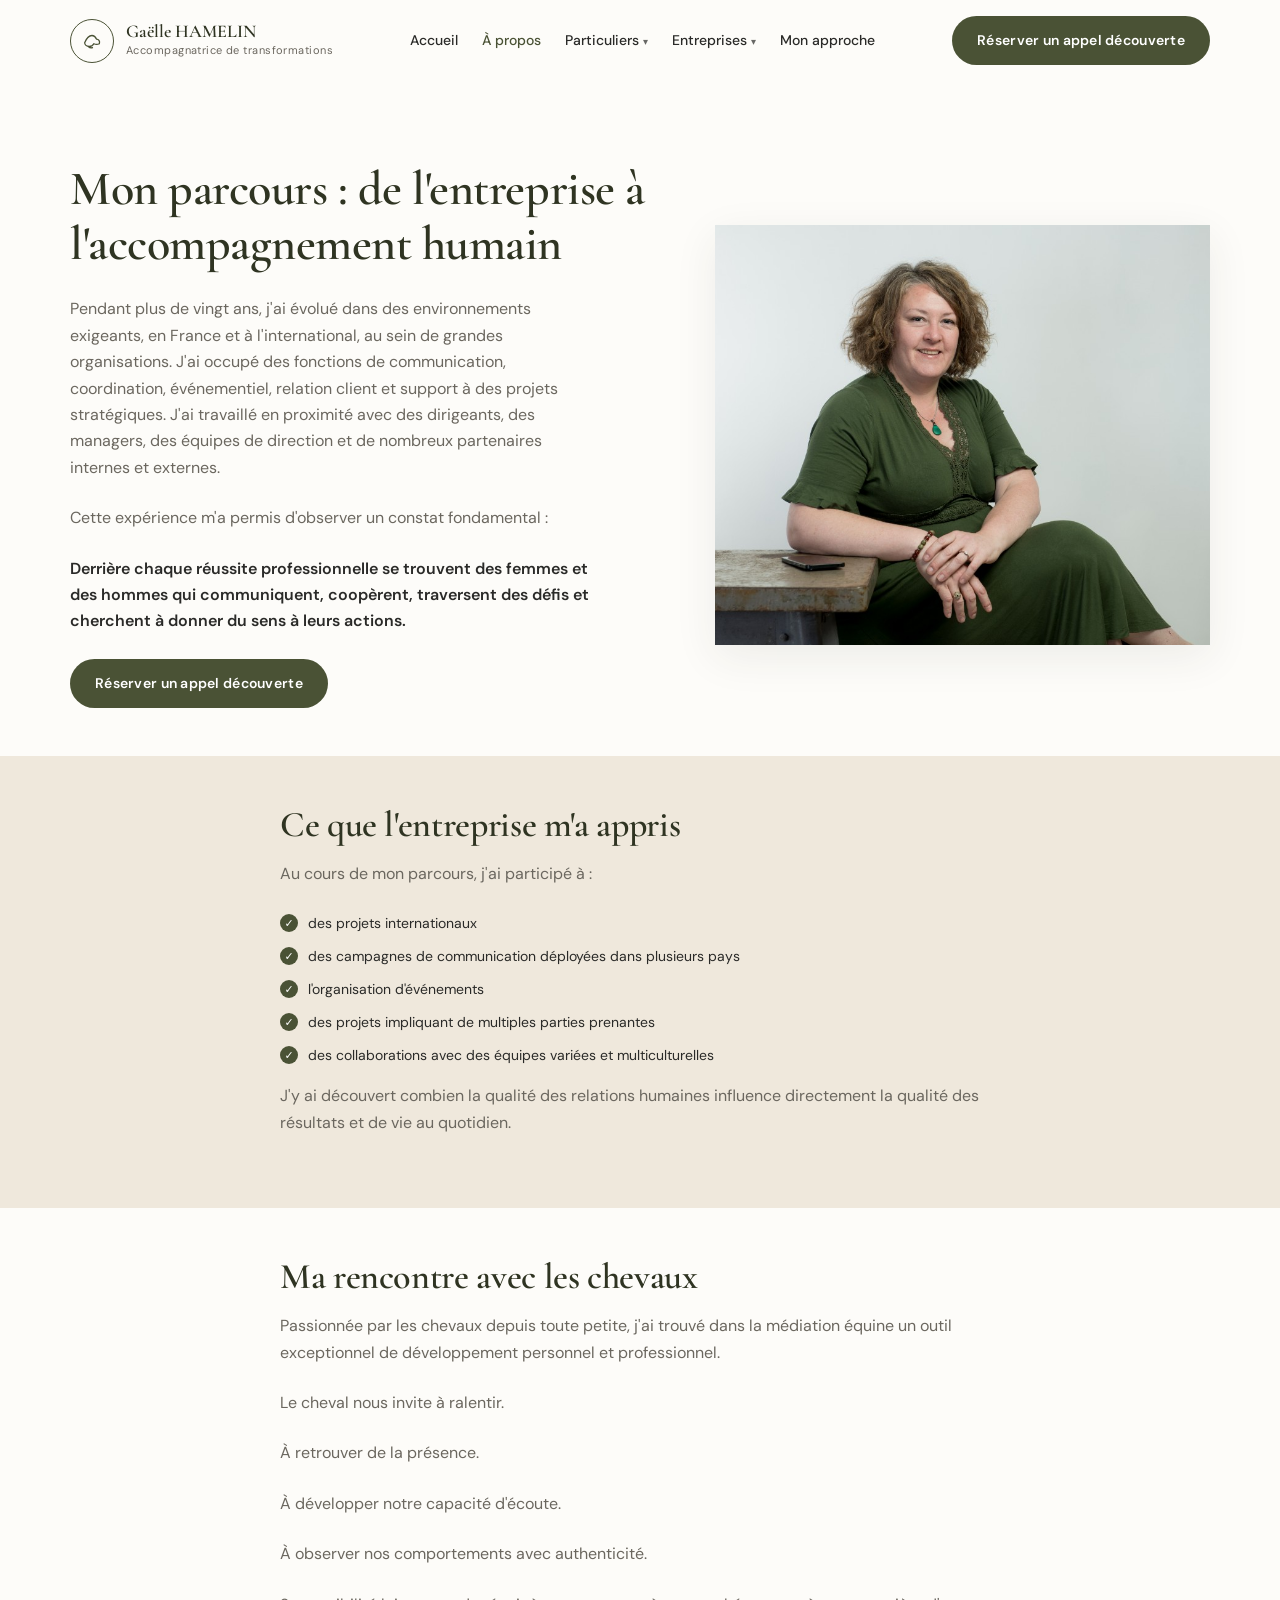
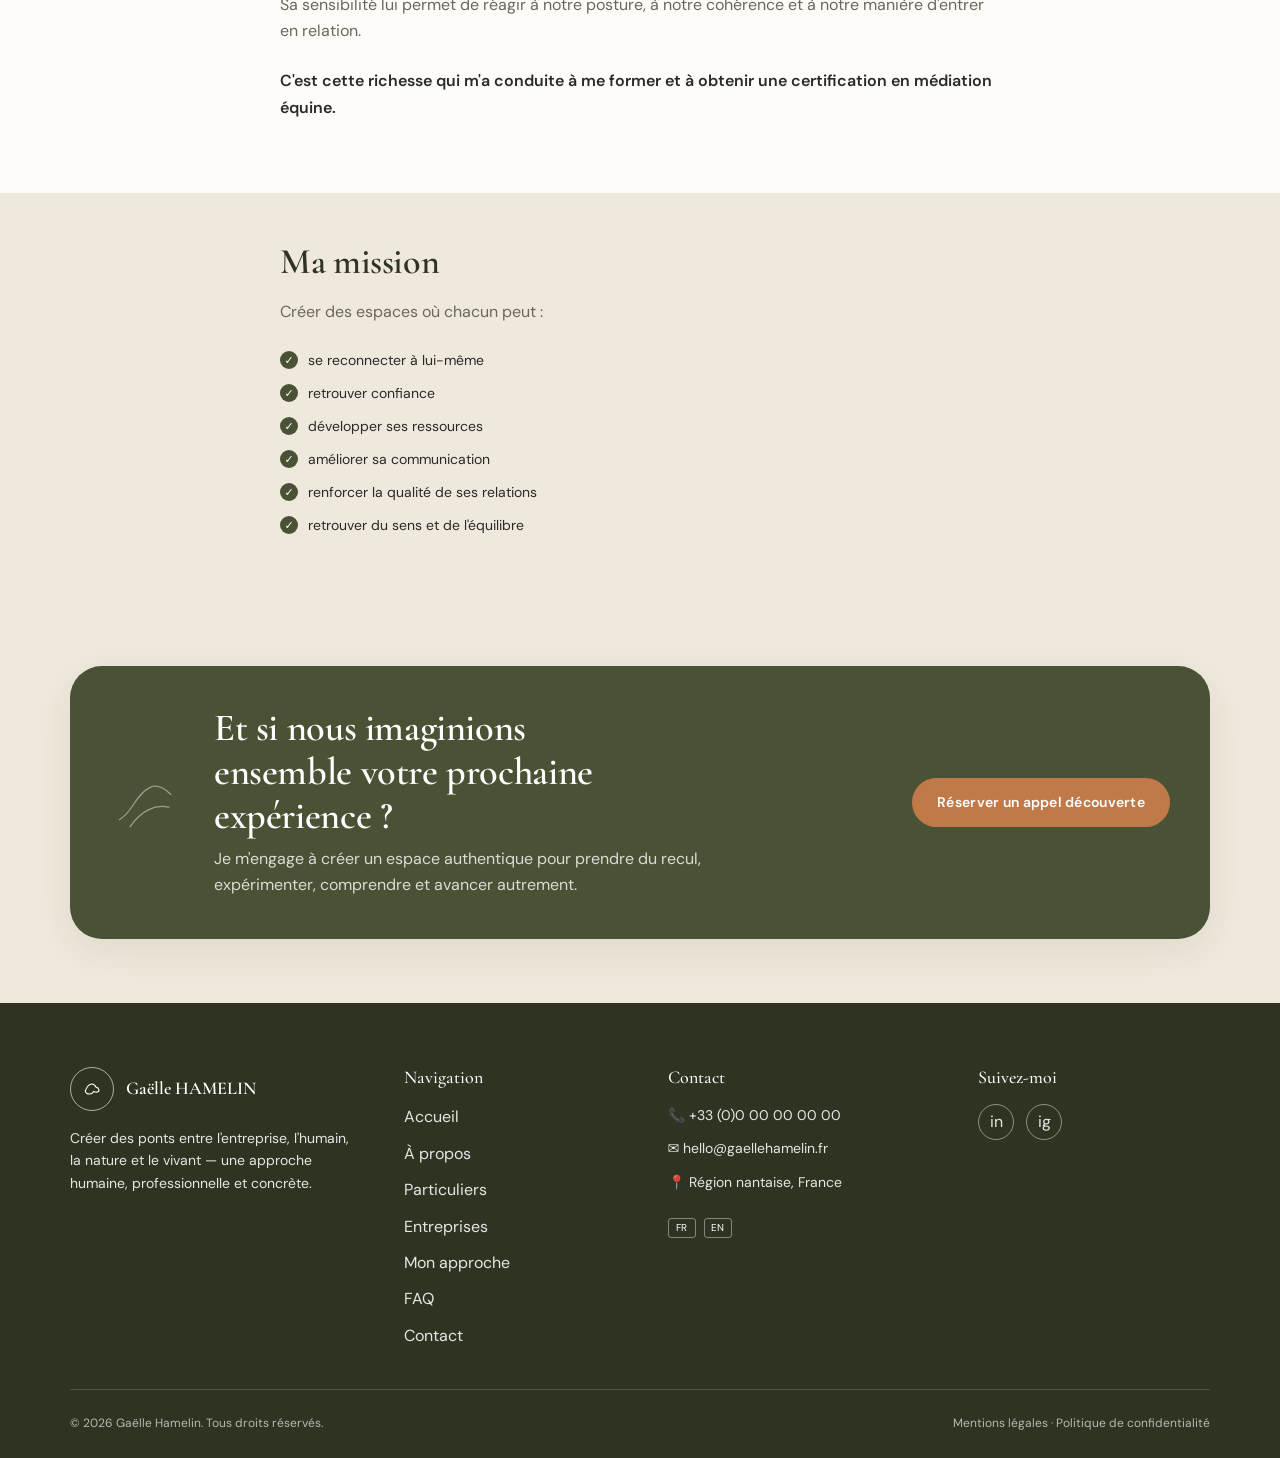
==== apropos.html @ 463d169e "Updates: Major v1 push" ====
<!DOCTYPE html>
<html lang="fr">
<head>
  <meta charset="UTF-8">
  <meta name="viewport" content="width=device-width, initial-scale=1">
  <meta name="robots" content="noindex, nofollow, noarchive, nosnippet">
  <meta name="googlebot" content="noindex, nofollow, noarchive, nosnippet">
  <title>À propos | Gaëlle Hamelin - Médiation équine et accompagnement humain</title>
  <meta
    name="description"
    content="Découvrez le parcours de Gaëlle Hamelin : plus de 20 ans d'expérience au sein de grandes organisations et praticienne certifiée en médiation équine."
  >

  <link
    href="https://cdn.jsdelivr.net/npm/bootstrap@5.3.3/dist/css/bootstrap.min.css"
    rel="stylesheet"
    integrity="sha384-QWTKZyjpPEjISv5WaRU9OFeRpok6YctnYmDr5pNlyT2bRjXh0JMhjY6hW+ALEwIH"
    crossorigin="anonymous"
  >
  <link rel="preconnect" href="https://fonts.googleapis.com">
  <link rel="preconnect" href="https://fonts.gstatic.com" crossorigin>
  <link
    href="https://fonts.googleapis.com/css2?family=Cormorant+Garamond:ital,wght@0,500;0,600;0,700;1,500&family=DM+Sans:wght@400;500;600;700&family=Great+Vibes&display=swap"
    rel="stylesheet"
  >
  <link rel="stylesheet" href="css/styles.css">
</head>
<body>
  <header class="site-header" id="top">
    <div class="container-gh">
      <div class="nav-wrap" id="navWrap">
        <a class="brand" href="index.html" aria-label="Gaëlle Hamelin — Accueil">
          <span class="brand-mark" aria-hidden="true">
            <svg width="22" height="22" viewBox="0 0 24 24" fill="none" stroke="currentColor" stroke-width="1.4">
              <path d="M4 14c2-5 5-8 8-8s4 2 5 4c2 0 4 2 3 5-2 1-4 1-6 0-1 2-3 3-5 3-3 0-5-2-5-4z"/>
              <path d="M8 18c1 1 3 2 5 1"/>
            </svg>
          </span>
          <span class="brand-text">
            <strong>Gaëlle HAMELIN</strong>
            <span>Accompagnatrice de transformations</span>
          </span>
        </a>

        <nav aria-label="Navigation principale">
          <ul class="nav-links">
            <li><a href="index.html">Accueil</a></li>
            <li><a class="is-active" href="apropos.html" aria-current="page">À propos</a></li>
            <li><a class="has-caret" href="particuliers.html">Particuliers</a></li>
            <li><a class="has-caret" href="entreprises.html">Entreprises</a></li>
            <li><a href="index.html#approche">Mon approche</a></li>
          </ul>
        </nav>

        <a class="btn-gh btn-gh--solid nav-cta" href="contact.html">Réserver un appel découverte</a>

        <button class="nav-toggle" type="button" aria-label="Ouvrir le menu" aria-expanded="false" id="navToggle">
          <span></span><span></span><span></span>
        </button>
      </div>
    </div>
  </header>

  <main>
    <section class="page-hero" aria-labelledby="apropos-title">
      <div class="container-gh">
        <div class="page-hero-grid">
          <div>
            <h1 id="apropos-title">Mon parcours : de l'entreprise à l'accompagnement humain</h1>
            <p>
              Pendant plus de vingt ans, j'ai évolué dans des environnements exigeants, en France et à l'international, au sein de grandes organisations.
              J'ai occupé des fonctions de communication, coordination, événementiel, relation client et support à des projets stratégiques.
              J'ai travaillé en proximité avec des dirigeants, des managers, des équipes de direction et de nombreux partenaires internes et externes.
            </p>
            <p>
              Cette expérience m'a permis d'observer un constat fondamental&nbsp;:
            </p>
            <p class="content-note">
              Derrière chaque réussite professionnelle se trouvent des femmes et des hommes qui communiquent, coopèrent, traversent des défis et cherchent à donner du sens à leurs actions.
            </p>
            <div class="hero-actions">
              <a class="btn-gh btn-gh--solid" href="contact.html">Réserver un appel découverte</a>
            </div>
          </div>
          <div>
            <img
              class="page-hero-photo"
              src="assets/about-portrait.jpg"
              alt="Portrait de Gaëlle Hamelin, souriante, en robe verte"
              width="1024"
              height="682"
            >
          </div>
        </div>
      </div>
    </section>

    <section class="content-band content-band--soft" aria-labelledby="entreprise-title">
      <div class="container-gh content-narrow">
        <h2 id="entreprise-title">Ce que l'entreprise m'a appris</h2>
        <p>Au cours de mon parcours, j'ai participé à&nbsp;:</p>
        <ul class="checklist">
          <li><span class="tick" aria-hidden="true">✓</span> des projets internationaux</li>
          <li><span class="tick" aria-hidden="true">✓</span> des campagnes de communication déployées dans plusieurs pays</li>
          <li><span class="tick" aria-hidden="true">✓</span> l'organisation d'événements</li>
          <li><span class="tick" aria-hidden="true">✓</span> des projets impliquant de multiples parties prenantes</li>
          <li><span class="tick" aria-hidden="true">✓</span> des collaborations avec des équipes variées et multiculturelles</li>
        </ul>
        <p>
          J'y ai découvert combien la qualité des relations humaines influence directement la qualité des résultats et de vie au quotidien.
        </p>
      </div>
    </section>

    <section class="content-band" aria-labelledby="chevaux-title">
      <div class="container-gh content-narrow">
        <h2 id="chevaux-title">Ma rencontre avec les chevaux</h2>
        <p>
          Passionnée par les chevaux depuis toute petite, j'ai trouvé dans la médiation équine un outil exceptionnel de développement personnel et professionnel.
        </p>
        <p>Le cheval nous invite à ralentir.</p>
        <p>À retrouver de la présence.</p>
        <p>À développer notre capacité d'écoute.</p>
        <p>À observer nos comportements avec authenticité.</p>
        <p>
          Sa sensibilité lui permet de réagir à notre posture, à notre cohérence et à notre manière d'entrer en relation.
        </p>
        <p class="content-note">
          C'est cette richesse qui m'a conduite à me former et à obtenir une certification en médiation équine.
        </p>
      </div>
    </section>

    <section class="content-band content-band--soft" aria-labelledby="mission-title">
      <div class="container-gh content-narrow">
        <h2 id="mission-title">Ma mission</h2>
        <p>Créer des espaces où chacun peut&nbsp;:</p>
        <ul class="checklist">
          <li><span class="tick" aria-hidden="true">✓</span> se reconnecter à lui-même</li>
          <li><span class="tick" aria-hidden="true">✓</span> retrouver confiance</li>
          <li><span class="tick" aria-hidden="true">✓</span> développer ses ressources</li>
          <li><span class="tick" aria-hidden="true">✓</span> améliorer sa communication</li>
          <li><span class="tick" aria-hidden="true">✓</span> renforcer la qualité de ses relations</li>
          <li><span class="tick" aria-hidden="true">✓</span> retrouver du sens et de l'équilibre</li>
        </ul>
      </div>
    </section>

    <section class="testimonials" id="contact" aria-labelledby="cta-title">
      <div class="container-gh">
        <div class="cta-band">
          <svg class="cta-deco" viewBox="0 0 80 80" aria-hidden="true">
            <path d="M10 60c15-8 18-28 34-36 8-4 16 0 24 8" fill="none" stroke="currentColor" stroke-width="1.4"/>
            <path d="M22 68c12-18 28-26 44-22" fill="none" stroke="currentColor" stroke-width="1.4"/>
          </svg>
          <div>
            <h2 id="cta-title">Et si nous imaginions ensemble votre prochaine expérience&nbsp;?</h2>
            <p>Je m'engage à créer un espace authentique pour prendre du recul, expérimenter, comprendre et avancer autrement.</p>
          </div>
          <a class="btn-gh btn-gh--terracotta" href="contact.html">Réserver un appel découverte</a>
        </div>
      </div>
    </section>
  </main>

  <footer class="site-footer">
    <div class="container-gh">
      <div class="footer-grid">
        <div>
          <a class="brand" href="index.html">
            <span class="brand-mark" aria-hidden="true">
              <svg width="20" height="20" viewBox="0 0 24 24" fill="none" stroke="currentColor" stroke-width="1.4"><path d="M4 14c2-5 5-8 8-8s4 2 5 4c2 0 4 2 3 5-2 1-4 1-6 0-1 2-3 3-5 3-3 0-5-2-5-4z"/></svg>
            </span>
            <span class="brand-text"><strong>Gaëlle HAMELIN</strong></span>
          </a>
          <p>Créer des ponts entre l'entreprise, l'humain, la nature et le vivant — une approche humaine, professionnelle et concrète.</p>
        </div>

        <div>
          <h3 class="footer-title">Navigation</h3>
          <ul class="footer-links">
            <li><a href="index.html">Accueil</a></li>
            <li><a href="apropos.html">À propos</a></li>
            <li><a href="particuliers.html">Particuliers</a></li>
            <li><a href="entreprises.html">Entreprises</a></li>
            <li><a href="index.html#approche">Mon approche</a></li>
            <li><a href="faq.html">FAQ</a></li>
            <li><a href="contact.html">Contact</a></li>
          </ul>
        </div>

        <div>
          <h3 class="footer-title">Contact</h3>
          <ul class="contact-list">
            <li>📞 <a href="tel:+33000000000">+33 (0)0 00 00 00 00</a></li>
            <li>✉️ <a href="mailto:hello@gaellehamelin.fr">hello@gaellehamelin.fr</a></li>
            <li>📍 Région nantaise, France</li>
          </ul>
          <div class="lang-switch" aria-label="Langue">
            <button type="button" aria-pressed="true">FR</button>
            <button type="button" aria-pressed="false">EN</button>
          </div>
        </div>

        <div>
          <h3 class="footer-title">Suivez-moi</h3>
          <div class="social-row">
            <a href="https://www.linkedin.com/in/ga%C3%ABlle-hamelin/" target="_blank" rel="noopener noreferrer" aria-label="LinkedIn">in</a>
            <a href="#" aria-label="Instagram">ig</a>
          </div>
        </div>
      </div>

      <div class="footer-bottom">
        <span>© <span id="year"></span> Gaëlle Hamelin. Tous droits réservés.</span>
        <span>
          <a href="mentions-legales.html">Mentions légales</a>
          ·
          <a href="#">Politique de confidentialité</a>
        </span>
      </div>
    </div>
  </footer>

  <script>
    document.getElementById("year").textContent = new Date().getFullYear();

    const header = document.querySelector(".site-header");
    const navWrap = document.getElementById("navWrap");
    const navToggle = document.getElementById("navToggle");

    window.addEventListener("scroll", () => {
      header.classList.toggle("is-scrolled", window.scrollY > 8);
    });

    navToggle.addEventListener("click", () => {
      const open = navWrap.classList.toggle("is-open");
      navToggle.setAttribute("aria-expanded", open ? "true" : "false");
    });
  </script>
</body>
</html>
---- css/styles.css ----
/* =========================================================
   Gaëlle HAMELIN — Brand styles
   8px grid · layout-first · easy to update
   ========================================================= */

:root {
  /* Brand colours (from mockup) */
  --color-bg: #fdfcf9;
  --color-bg-soft: #efe8dc;
  --color-cream: #f3eadc;
  --color-surface: #ffffff;
  --color-olive: #4a5235;
  --color-olive-dark: #2f3422;
  --color-olive-mid: #5c6644;
  --color-terracotta: #c07a4a;
  --color-tan: #b08968;
  --color-ink: #2a2a28;
  --color-muted: #6b675f;
  --color-line: rgba(74, 82, 53, 0.16);

  /* Type */
  --font-serif: "Cormorant Garamond", "Playfair Display", Georgia, serif;
  --font-sans: "DM Sans", "Montserrat", system-ui, sans-serif;
  --font-script: "Great Vibes", "Segoe Script", cursive;

  /* 8px spacing scale */
  --space-1: 8px;
  --space-2: 16px;
  --space-3: 24px;
  --space-4: 32px;
  --space-5: 40px;
  --space-6: 48px;
  --space-7: 64px;
  --space-8: 80px;
  --space-9: 96px;

  --radius-sm: 16px;
  --radius-md: 24px;
  --radius-lg: 32px;
  --radius-pill: 999px;
  --shadow-soft: 0 12px 40px rgba(47, 52, 34, 0.08);
  --container: 1140px;
}

*,
*::before,
*::after {
  box-sizing: border-box;
}

html {
  scroll-behavior: smooth;
}

body {
  margin: 0;
  font-family: var(--font-sans);
  font-size: 16px;
  line-height: 1.65;
  color: var(--color-ink);
  background: var(--color-bg);
  -webkit-font-smoothing: antialiased;
}

img {
  max-width: 100%;
  display: block;
}

a {
  color: inherit;
  text-decoration: none;
}

.container-gh {
  width: min(100% - 2 * var(--space-3), var(--container));
  margin-inline: auto;
}

h1,
h2,
.h-serif {
  font-family: var(--font-serif);
  font-weight: 600;
  letter-spacing: -0.01em;
  color: var(--color-olive-dark);
  line-height: 1.15;
}

.h-script {
  font-family: var(--font-script);
  font-weight: 400;
  color: var(--color-tan);
  line-height: 1.2;
}

.lead-muted {
  color: var(--color-muted);
  max-width: 42ch;
}

/* ---------- Buttons ---------- */
.btn-gh {
  display: inline-flex;
  align-items: center;
  justify-content: center;
  gap: var(--space-1);
  min-height: 48px;
  padding: 12px 24px;
  border-radius: var(--radius-pill);
  border: 1.5px solid transparent;
  font-family: var(--font-sans);
  font-size: 14px;
  font-weight: 600;
  letter-spacing: 0.02em;
  transition: transform 0.2s ease, background 0.2s ease, color 0.2s ease,
    border-color 0.2s ease;
  cursor: pointer;
  text-decoration: none;
  white-space: nowrap;
}

.btn-gh:hover {
  transform: translateY(-1px);
}

.btn-gh--solid {
  background: var(--color-olive);
  color: #fff;
}

.btn-gh--solid:hover {
  background: var(--color-olive-dark);
  color: #fff;
}

.btn-gh--outline {
  background: transparent;
  border-color: var(--color-olive);
  color: var(--color-olive);
}

.btn-gh--outline:hover {
  background: var(--color-olive);
  color: #fff;
}

.btn-gh--terracotta {
  background: var(--color-terracotta);
  color: #fff;
}

.btn-gh--terracotta:hover {
  background: #a8673b;
  color: #fff;
}

.link-arrow {
  display: inline-flex;
  align-items: center;
  gap: 8px;
  margin-top: var(--space-3);
  font-size: 14px;
  font-weight: 600;
  color: var(--color-olive);
}

.link-arrow:hover {
  color: var(--color-terracotta);
}

/* ---------- Header ---------- */
.site-header {
  position: sticky;
  top: 0;
  z-index: 100;
  background: color-mix(in srgb, var(--color-bg) 92%, transparent);
  backdrop-filter: blur(12px);
  border-bottom: 1px solid transparent;
}

.site-header.is-scrolled {
  border-bottom-color: var(--color-line);
}

.nav-wrap {
  display: flex;
  align-items: center;
  justify-content: space-between;
  gap: var(--space-3);
  min-height: 80px;
  padding-block: var(--space-2);
}

.brand {
  display: flex;
  align-items: center;
  gap: 12px;
  min-width: 180px;
}

.brand-mark {
  width: 44px;
  height: 44px;
  border-radius: 50%;
  border: 1.5px solid var(--color-olive);
  display: grid;
  place-items: center;
  color: var(--color-olive);
  flex: none;
}

.brand-text strong {
  display: block;
  font-family: var(--font-serif);
  font-size: 18px;
  font-weight: 600;
  color: var(--color-olive-dark);
  line-height: 1.1;
}

.brand-text span {
  display: block;
  font-size: 11px;
  letter-spacing: 0.04em;
  color: var(--color-muted);
}

.nav-links {
  display: flex;
  align-items: center;
  gap: var(--space-3);
  list-style: none;
  margin: 0;
  padding: 0;
}

.nav-links a {
  font-size: 14px;
  font-weight: 500;
  color: var(--color-ink);
  padding: 8px 0;
}

.nav-links a:hover,
.nav-links a.is-active {
  color: var(--color-olive);
}

.nav-links .has-caret::after {
  content: "▾";
  font-size: 10px;
  margin-left: 4px;
  opacity: 0.7;
}

.nav-cta {
  flex: none;
}

.nav-toggle {
  display: none;
  width: 44px;
  height: 44px;
  border: 1px solid var(--color-line);
  border-radius: 12px;
  background: transparent;
  align-items: center;
  justify-content: center;
  flex-direction: column;
  gap: 5px;
}

.nav-toggle span {
  width: 18px;
  height: 1.5px;
  background: var(--color-olive);
}

/* ---------- Hero ---------- */
.hero {
  position: relative;
  padding: var(--space-5) 0 var(--space-8);
  overflow: hidden;
  isolation: isolate;
  background-color: var(--color-bg);
  /* Curved cream shape (top-right) + leaf illustration (bottom-right) as one asset */
  background-image: url("../assets/hero-bg.svg");
  background-repeat: no-repeat;
  background-position: right center;
  background-size: cover;
}

.hero-inner {
  position: relative;
  z-index: 2;
}

.hero-grid {
  display: grid;
  grid-template-columns: minmax(0, 1.05fr) minmax(0, 0.95fr);
  gap: clamp(24px, 4vw, 56px);
  align-items: center;
}

.hero-media {
  position: relative;
  z-index: 1;
}

.hero-photo {
  width: 100%;
  max-width: 560px;
  aspect-ratio: 5 / 6;
  object-fit: cover;
  object-position: center 40%;
  /* Large organic curve on top-right, softer bottom-left — matches mockup crop */
  border-radius: 28px 140px 28px 72px;
  background: var(--color-bg-soft);
  box-shadow: var(--shadow-soft);
  display: block;
}

.hero-copy {
  position: relative;
  z-index: 2;
  padding-block: var(--space-3);
}

.hero-copy h1 {
  font-size: clamp(40px, 5vw, 64px);
  margin: 0 0 var(--space-2);
  width: 100%;
  max-width: none;
}

.hero-copy .h-script {
  font-size: clamp(28px, 3vw, 40px);
  margin: 0 0 var(--space-3);
  display: block;
  color: var(--color-tan);
}

.hero-copy p {
  margin: 0 0 var(--space-4);
  color: var(--color-muted);
  max-width: 38ch;
}

.hero-actions {
  display: flex;
  flex-wrap: wrap;
  gap: var(--space-2);
}

@media (max-width: 991px) {
  .hero {
    background-size: 160% auto;
    background-position: right -60px top -40px;
  }

  .hero-photo {
    max-width: none;
    border-radius: 24px 96px 24px 48px;
  }
}

/* ---------- Values strip ---------- */
.values {
  padding: var(--space-4) 0 var(--space-7);
}

.values-row {
  display: grid;
  grid-template-columns: repeat(4, 1fr);
  gap: var(--space-3);
  text-align: center;
}

.value-item {
  display: grid;
  justify-items: center;
  gap: var(--space-2);
}

.value-icon {
  width: 72px;
  height: 72px;
  border-radius: 50%;
  border: 1px solid color-mix(in srgb, var(--color-tan), transparent 40%);
  background: color-mix(in srgb, var(--color-tan), transparent 88%);
  display: grid;
  place-items: center;
  color: var(--color-tan);
}

.value-item span {
  font-size: 12px;
  font-weight: 700;
  letter-spacing: 0.12em;
  text-transform: uppercase;
  color: var(--color-olive);
}

/* ---------- Service cards ---------- */
.services {
  padding: 0 0 var(--space-8);
}

.service-card {
  position: relative;
  height: 100%;
  background: var(--color-cream);
  border-radius: var(--radius-lg);
  padding: var(--space-5) var(--space-4) var(--space-4);
  box-shadow: var(--shadow-soft);
}

.service-badge {
  position: absolute;
  top: calc(var(--space-5) + 8px);
  left: calc(var(--space-4) + 8px);
  z-index: 2;
  width: 48px;
  height: 48px;
  border-radius: 50%;
  display: grid;
  place-items: center;
  color: #fff;
}

.service-badge--olive {
  background: var(--color-olive);
}

.service-badge--terra {
  background: var(--color-terracotta);
}

.service-photo {
  width: 100%;
  height: 220px;
  object-fit: cover;
  border-radius: var(--radius-md);
  margin-bottom: var(--space-3);
}

.service-photo--wave {
  clip-path: ellipse(100% 88% at 50% 45%);
  border-radius: 40% 40% 24px 24px / 28% 28% 24px 24px;
  object-position: center 42%;
}

.service-photo--pill {
  border-radius: 120px 120px 28px 28px;
  object-position: center 40%;
}

.service-card h2 {
  font-size: 28px;
  margin: 0 0 4px;
  text-transform: uppercase;
  letter-spacing: 0.04em;
}

.service-card .h-script {
  font-size: 28px;
  margin-bottom: var(--space-2);
  display: block;
}

.service-card p {
  color: var(--color-muted);
  margin: 0 0 var(--space-3);
}

.checklist {
  list-style: none;
  margin: 0;
  padding: 0;
  display: grid;
  gap: 10px;
}

.checklist li {
  display: flex;
  gap: 10px;
  align-items: flex-start;
  font-size: 14px;
  color: var(--color-ink);
}

.checklist .tick {
  flex: none;
  width: 18px;
  height: 18px;
  margin-top: 2px;
  border-radius: 50%;
  display: grid;
  place-items: center;
  font-size: 11px;
  color: #fff;
  background: var(--color-olive);
}

.checklist--terra .tick {
  background: var(--color-terracotta);
}

/* ---------- Philosophy ---------- */
.philosophy {
  padding: var(--space-7) 0;
  background: #fff;
}

.philosophy-grid {
  display: grid;
  grid-template-columns: minmax(0, 1fr) minmax(0, 1.05fr);
  gap: var(--space-6);
  align-items: center;
}

.philosophy h2 {
  font-size: clamp(36px, 4vw, 52px);
  margin: 0 0 var(--space-1);
  width: 100%;
  max-width: none;
}

.philosophy .h-script {
  font-size: clamp(30px, 3.4vw, 44px);
  margin-bottom: var(--space-3);
  display: block;
}

.philosophy p {
  color: var(--color-muted);
  margin: 0 0 var(--space-4);
  max-width: 40ch;
}

.pillar-grid {
  display: grid;
  grid-template-columns: 1fr;
  gap: var(--space-3);
}

.pillar {
  display: flex;
  gap: 12px;
  align-items: flex-start;
}

.pillar-icon {
  width: 44px;
  height: 44px;
  border-radius: 50%;
  border: 1px solid var(--color-line);
  display: grid;
  place-items: center;
  color: var(--color-olive);
  flex: none;
  background: #fff;
}

.pillar strong {
  display: block;
  font-size: 14px;
  color: var(--color-olive-dark);
}

.pillar span {
  display: block;
  font-size: 13px;
  color: var(--color-muted);
}

.philosophy-media {
  position: relative;
  min-height: 420px;
}

.philosophy-photo-wrap {
  position: relative;
  z-index: 0;
  width: 100%;
  aspect-ratio: 1;
  margin-left: auto;
  overflow: hidden;
  /* Full frame in view — ornate left/top/right/bottom edges must fit inside the box */
  -webkit-mask-image: url("../assets/philosophy-frame-mask.svg");
  mask-image: url("../assets/philosophy-frame-mask.svg");
  -webkit-mask-size: 100% 100%;
  mask-size: 100% 100%;
  -webkit-mask-repeat: no-repeat;
  mask-repeat: no-repeat;
  -webkit-mask-position: center;
  mask-position: center;
  -webkit-mask-mode: luminance;
  mask-mode: luminance;
  filter: drop-shadow(0 18px 40px rgba(40, 36, 28, 0.22));
}

.philosophy-photo {
  display: block;
  width: 100%;
  height: 100%;
  max-width: none;
  object-fit: cover;
  object-position: center 28%;
  border-radius: 0;
  transform: none;
}

.quote-bubble {
  position: absolute;
  z-index: 2;
  left: 0;
  top: 0;
  width: min(240px, 55%);
  aspect-ratio: 1;
  border-radius: 50%;
  background: var(--color-olive);
  color: #fff;
  display: grid;
  place-items: center;
  text-align: center;
  padding: var(--space-3);
  box-shadow: var(--shadow-soft);
}

.quote-bubble p {
  margin: 0;
  color: #fff;
  font-family: var(--font-serif);
  font-size: clamp(15px, 1.5vw, 18px);
  line-height: 1.35;
  max-width: none;
}

/* ---------- Testimonials ---------- */
.testimonials {
  padding: var(--space-7) 0;
  background: var(--color-bg-soft);
}

.about-photo {
  width: 100%;
  height: 280px;
  object-fit: cover;
  object-position: center 20%;
  border-radius: 28px 88px 28px 48px;
  box-shadow: var(--shadow-soft);
  display: block;
}

.section-heading {
  text-align: center;
  margin-bottom: var(--space-5);
}

.section-heading h2 {
  font-size: clamp(32px, 3.5vw, 44px);
  margin: 0 0 var(--space-2);
}

.section-heading .flourish {
  width: 56px;
  height: 2px;
  margin: 0 auto;
  background: var(--color-tan);
  border-radius: 2px;
  position: relative;
}

.section-heading .flourish::before,
.section-heading .flourish::after {
  content: "";
  position: absolute;
  top: 50%;
  width: 6px;
  height: 6px;
  border-radius: 50%;
  background: var(--color-tan);
  transform: translateY(-50%);
}

.section-heading .flourish::before {
  left: -10px;
}

.section-heading .flourish::after {
  right: -10px;
}

.testimonial-card {
  height: 100%;
  background: var(--color-cream);
  border-radius: var(--radius-md);
  padding: var(--space-4);
  box-shadow: var(--shadow-soft);
}

.testimonial-card blockquote {
  margin: 0 0 var(--space-3);
  font-family: var(--font-serif);
  font-size: 20px;
  line-height: 1.45;
  color: var(--color-olive-dark);
}

.testimonial-card cite {
  font-style: normal;
  font-size: 13px;
  color: var(--color-muted);
}

.carousel-dots {
  display: flex;
  justify-content: center;
  gap: 8px;
  margin-top: var(--space-4);
}

.carousel-dots span {
  width: 8px;
  height: 8px;
  border-radius: 50%;
  background: color-mix(in srgb, var(--color-olive), transparent 70%);
}

.carousel-dots span.is-active {
  background: var(--color-olive);
}

/* ---------- CTA band ---------- */
.cta-band-wrap {
  padding: var(--space-6) 0 var(--space-8);
}

.cta-band {
  display: grid;
  grid-template-columns: auto 1fr auto;
  align-items: center;
  gap: var(--space-4);
  background: var(--color-olive);
  color: #fff;
  border-radius: var(--radius-lg);
  padding: var(--space-5) var(--space-5);
  box-shadow: var(--shadow-soft);
}

.cta-band h2 {
  color: #fff;
  font-size: clamp(28px, 3vw, 40px);
  margin: 0 0 8px;
  max-width: 22ch;
}

.cta-band p {
  margin: 0;
  color: color-mix(in srgb, white, transparent 20%);
  max-width: 46ch;
}

.cta-deco {
  width: 72px;
  opacity: 0.55;
  color: color-mix(in srgb, white, transparent 20%);
}

.cta-actions {
  display: flex;
  flex-direction: column;
  gap: 12px;
  align-items: stretch;
}

.cta-outline-on-dark {
  border-color: color-mix(in srgb, white, transparent 35%);
  color: #fff;
}

.cta-outline-on-dark:hover {
  background: color-mix(in srgb, white, transparent 88%);
  color: #fff;
}

/* ---------- Inner pages (Particuliers, etc.) ---------- */
.page-hero {
  padding: calc(var(--space-7) + 16px) 0 var(--space-6);
  background: var(--color-bg);
}

.page-hero-grid {
  display: grid;
  grid-template-columns: minmax(0, 1.1fr) minmax(0, 0.9fr);
  gap: var(--space-5);
  align-items: center;
}

.page-hero h1 {
  font-size: clamp(32px, 4vw, 48px);
  margin: 0 0 var(--space-3);
  width: 100%;
  max-width: none;
}

.page-hero p {
  color: var(--color-muted);
  margin: 0 0 var(--space-3);
  max-width: 48ch;
}

.page-hero-photo {
  width: 100%;
  height: min(420px, 55vw);
  object-fit: cover;
  display: block;
  box-shadow: var(--shadow-soft);
}

.content-band {
  padding: var(--space-6) 0;
  background: var(--color-bg);
}

.content-band--soft {
  background: var(--color-bg-soft);
}

.content-narrow {
  max-width: 720px;
}

.content-band h2 {
  font-size: clamp(28px, 3vw, 36px);
  margin: 0 0 var(--space-2);
}

.content-band .h-script {
  display: block;
  font-size: clamp(26px, 2.8vw, 34px);
  margin-bottom: var(--space-3);
  color: var(--color-tan);
}

.content-band p {
  color: var(--color-muted);
  margin: 0 0 var(--space-3);
}

.content-band .checklist {
  margin-block-end: var(--space-2);
}

.content-note {
  font-weight: 600;
  color: var(--color-ink) !important;
}

/* ---------- FAQ ---------- */
.faq-list {
  display: flex;
  flex-direction: column;
  gap: var(--space-2);
}

.faq-item {
  background: var(--color-surface);
  border: 1px solid var(--color-line);
  border-radius: var(--radius-md, 12px);
  padding: var(--space-3) var(--space-4);
}

.faq-item summary {
  cursor: pointer;
  font-family: var(--font-serif);
  font-size: clamp(20px, 2vw, 24px);
  font-weight: 600;
  color: var(--color-ink);
  list-style: none;
}

.faq-item summary::-webkit-details-marker {
  display: none;
}

.faq-item summary::after {
  content: "+";
  float: right;
  font-family: var(--font-sans);
  font-weight: 500;
  color: var(--color-olive);
}

.faq-item[open] summary::after {
  content: "–";
}

.faq-item p {
  margin: var(--space-2) 0 0;
  color: var(--color-muted);
}

/* ---------- Contact / calendar ---------- */
.calendar-layout {
  display: grid;
  grid-template-columns: minmax(0, 0.9fr) minmax(0, 1.1fr);
  gap: var(--space-5);
  align-items: start;
}

.calendar-layout h2 {
  font-size: clamp(28px, 3vw, 36px);
  margin: 0 0 var(--space-2);
}

.calendar-layout > div > p {
  color: var(--color-muted);
  margin: 0;
  max-width: 40ch;
}

.calendar-placeholder {
  background: var(--color-surface);
  border: 1px solid var(--color-line);
  border-radius: var(--radius-md);
  padding: var(--space-4);
  box-shadow: var(--shadow-soft);
}

.calendar-placeholder__chrome {
  pointer-events: none;
  user-select: none;
}

.calendar-placeholder__nav {
  display: flex;
  align-items: center;
  justify-content: space-between;
  margin-bottom: var(--space-3);
  font-family: var(--font-serif);
  font-size: 22px;
  color: var(--color-ink);
}

.calendar-placeholder__nav button {
  width: 36px;
  height: 36px;
  border-radius: 50%;
  border: 1px solid var(--color-line);
  background: transparent;
  color: var(--color-muted);
  font-size: 20px;
  line-height: 1;
}

.calendar-placeholder__weekdays,
.calendar-placeholder__grid {
  display: grid;
  grid-template-columns: repeat(7, 1fr);
  gap: 6px;
  text-align: center;
}

.calendar-placeholder__weekdays {
  margin-bottom: var(--space-1);
  font-size: 12px;
  font-weight: 600;
  letter-spacing: 0.04em;
  text-transform: uppercase;
  color: var(--color-muted);
}

.calendar-placeholder__grid span {
  aspect-ratio: 1;
  display: grid;
  place-items: center;
  border-radius: 50%;
  font-size: 14px;
  color: var(--color-ink);
}

.calendar-placeholder__grid .is-muted {
  color: color-mix(in srgb, var(--color-muted), transparent 40%);
}

.calendar-placeholder__grid .is-available {
  background: color-mix(in srgb, var(--color-olive), transparent 88%);
  color: var(--color-olive);
  font-weight: 600;
}

.calendar-placeholder__note {
  margin: var(--space-3) 0 0;
  text-align: center;
  font-size: 13px;
  color: var(--color-muted);
}

.contact-info-grid {
  display: grid;
  grid-template-columns: minmax(0, 0.9fr) minmax(0, 1.1fr);
  gap: var(--space-5);
  align-items: start;
}

.contact-info-grid h2 {
  font-size: clamp(28px, 3vw, 36px);
  margin: 0 0 var(--space-2);
}

.contact-info-grid > div > p {
  color: var(--color-muted);
  margin: 0;
  max-width: 40ch;
}

.contact-info-cards {
  list-style: none;
  margin: 0;
  padding: 0;
  display: grid;
  grid-template-columns: repeat(2, minmax(0, 1fr));
  gap: var(--space-3);
}

.contact-info-cards li {
  background: var(--color-cream);
  border-radius: var(--radius-sm);
  padding: var(--space-3);
  display: flex;
  flex-direction: column;
  gap: 8px;
}

.contact-info-cards strong {
  font-family: var(--font-sans);
  font-size: 12px;
  font-weight: 600;
  letter-spacing: 0.08em;
  text-transform: uppercase;
  color: var(--color-olive);
}

.contact-info-cards a,
.contact-info-cards span {
  color: var(--color-ink);
  text-decoration: none;
  font-size: 16px;
  line-height: 1.45;
}

.contact-info-cards a:hover {
  color: var(--color-terracotta);
}

/* ---------- Legal ---------- */
.legal-list {
  margin: 0;
  display: flex;
  flex-direction: column;
  gap: var(--space-3);
}

.legal-list > div {
  display: grid;
  grid-template-columns: minmax(140px, 0.35fr) minmax(0, 1fr);
  gap: var(--space-2);
  padding-bottom: var(--space-3);
  border-bottom: 1px solid var(--color-line);
}

.legal-list > div:last-child {
  border-bottom: 0;
  padding-bottom: 0;
}

.legal-list dt {
  font-size: 12px;
  font-weight: 600;
  letter-spacing: 0.08em;
  text-transform: uppercase;
  color: var(--color-olive);
}

.legal-list dd {
  margin: 0;
  color: var(--color-ink);
}

.legal-list a {
  color: inherit;
  text-decoration: none;
}

.legal-list a:hover {
  color: var(--color-terracotta);
}

/* ---------- Footer ---------- */
.site-footer {
  background: var(--color-olive-dark);
  color: color-mix(in srgb, white, transparent 12%);
  padding: var(--space-7) 0 var(--space-3);
}

.footer-grid {
  display: grid;
  grid-template-columns: 1.3fr 1fr 1.2fr 1fr;
  gap: var(--space-4);
  padding-bottom: var(--space-5);
}

.site-footer h3,
.site-footer .brand-text strong {
  color: #fff;
}

.site-footer .brand {
  margin-bottom: var(--space-2);
}

.site-footer .brand-mark {
  border-color: color-mix(in srgb, white, transparent 40%);
  color: #fff;
}

.site-footer p {
  margin: 0;
  max-width: 28ch;
  font-size: 14px;
  line-height: 1.6;
}

.footer-title {
  font-family: var(--font-serif);
  font-size: 18px;
  color: #fff;
  margin: 0 0 var(--space-2);
}

.footer-links {
  list-style: none;
  margin: 0;
  padding: 0;
  display: grid;
  gap: 10px;
}

.footer-links a:hover {
  color: #fff;
}

.contact-list {
  list-style: none;
  margin: 0 0 var(--space-3);
  padding: 0;
  display: grid;
  gap: 10px;
  font-size: 14px;
}

.lang-switch {
  display: flex;
  gap: 8px;
}

.lang-switch button {
  width: 28px;
  height: 20px;
  border: 1px solid color-mix(in srgb, white, transparent 60%);
  border-radius: 3px;
  background: transparent;
  color: #fff;
  font-size: 10px;
  cursor: pointer;
}

.social-row {
  display: flex;
  gap: 12px;
  margin-top: var(--space-2);
}

.social-row a {
  width: 36px;
  height: 36px;
  border-radius: 50%;
  border: 1px solid color-mix(in srgb, white, transparent 55%);
  display: grid;
  place-items: center;
}

.social-row a:hover {
  background: color-mix(in srgb, white, transparent 88%);
}

.footer-bottom {
  border-top: 1px solid color-mix(in srgb, white, transparent 85%);
  padding-top: var(--space-3);
  display: flex;
  flex-wrap: wrap;
  justify-content: space-between;
  gap: var(--space-2);
  font-size: 12px;
  color: color-mix(in srgb, white, transparent 35%);
}

.footer-bottom a:hover {
  color: #fff;
}

/* ---------- Responsive ---------- */
@media (max-width: 991px) {
  .nav-links,
  .nav-cta {
    display: none;
  }

  .nav-toggle {
    display: inline-flex;
  }

  .nav-wrap.is-open .nav-links {
    display: flex;
    flex-direction: column;
    align-items: flex-start;
    position: absolute;
    left: var(--space-3);
    right: var(--space-3);
    top: 80px;
    background: var(--color-bg);
    border: 1px solid var(--color-line);
    border-radius: var(--radius-md);
    padding: var(--space-3);
    box-shadow: var(--shadow-soft);
  }

  .nav-wrap.is-open .nav-cta {
    display: none;
  }

  .hero-grid,
  .philosophy-grid,
  .footer-grid,
  .cta-band,
  .page-hero-grid,
  .calendar-layout,
  .contact-info-grid {
    grid-template-columns: 1fr;
  }

  .values-row {
    grid-template-columns: repeat(2, 1fr);
    gap: var(--space-4);
  }

  .philosophy-photo-wrap {
    margin: 0 auto;
  }

  .quote-bubble {
    left: 4%;
    top: 0;
  }

  .cta-band {
    text-align: center;
    justify-items: center;
  }
}

@media (max-width: 575px) {
  .values-row {
    grid-template-columns: 1fr 1fr;
  }

  .pillar-grid {
    grid-template-columns: 1fr;
  }

  .hero-actions {
    flex-direction: column;
    align-items: stretch;
  }

  .contact-info-cards {
    grid-template-columns: 1fr;
  }

  .btn-gh {
    width: 100%;
  }
}
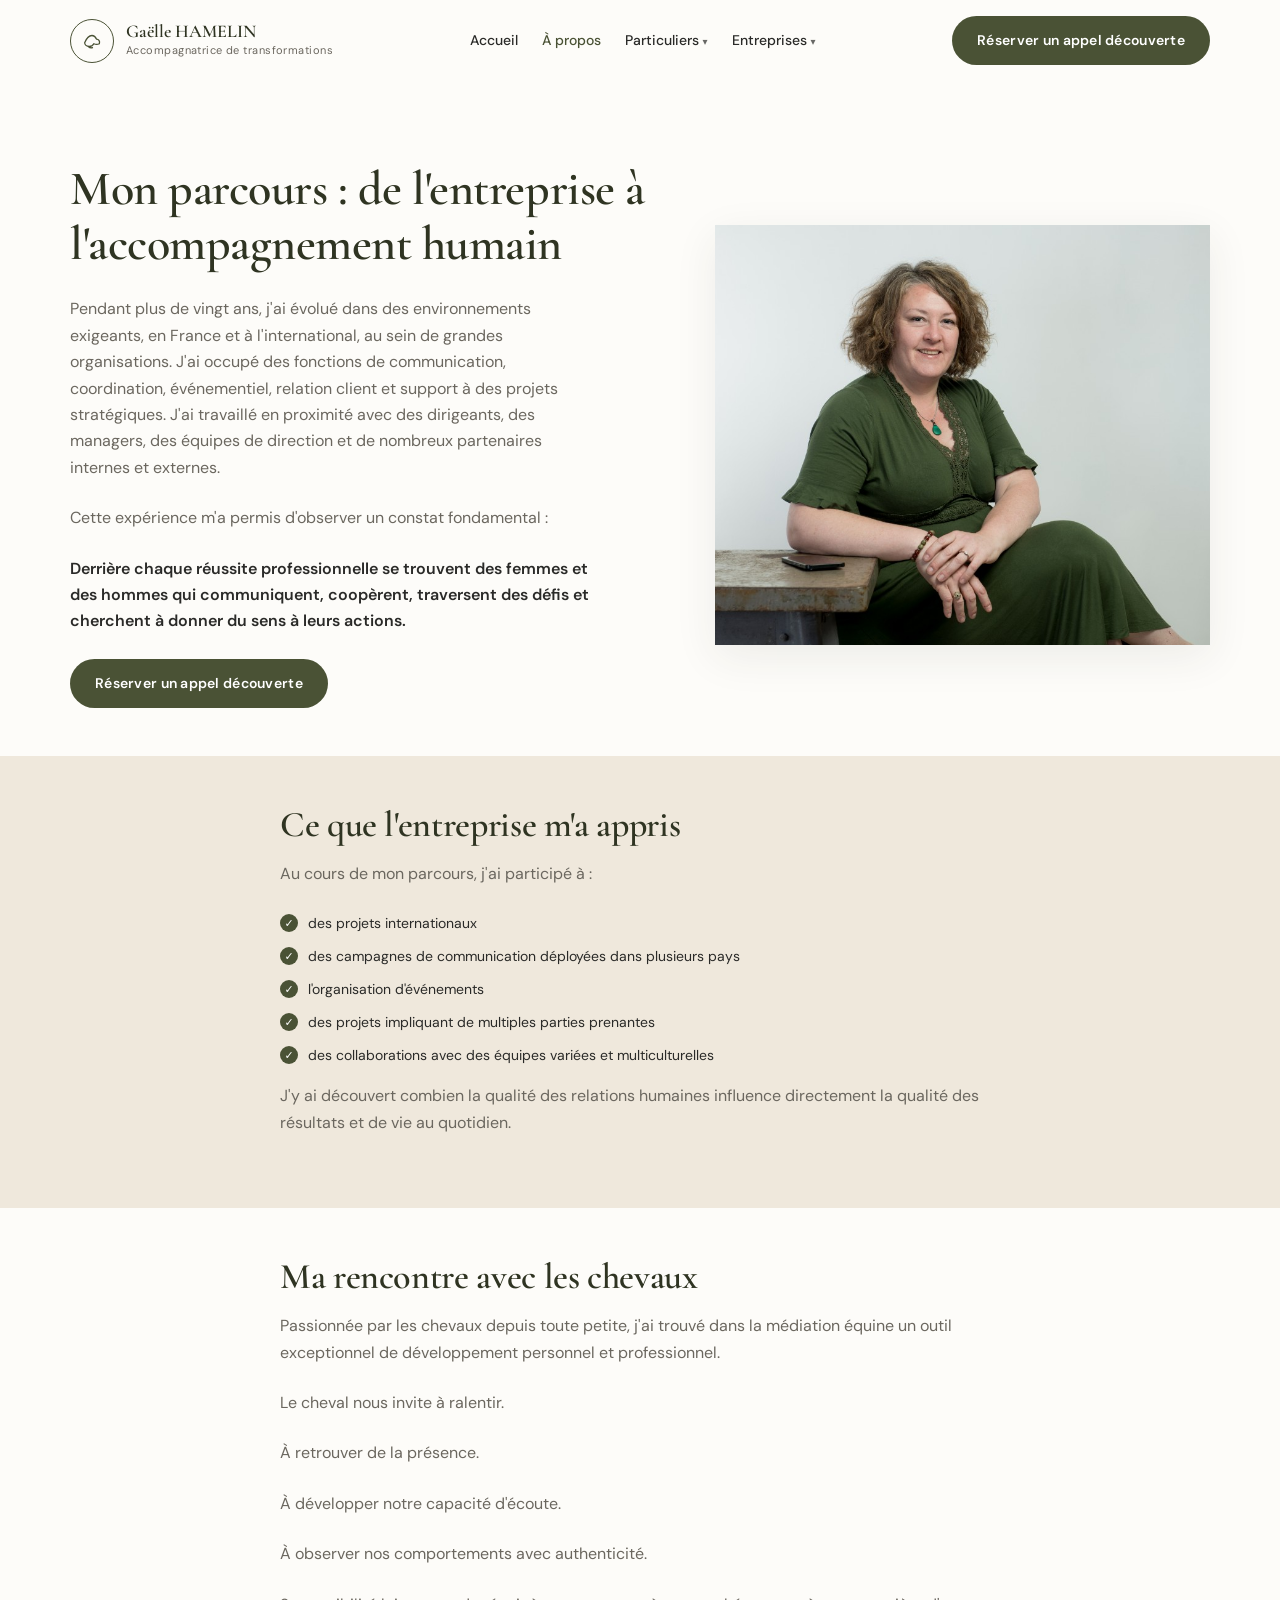
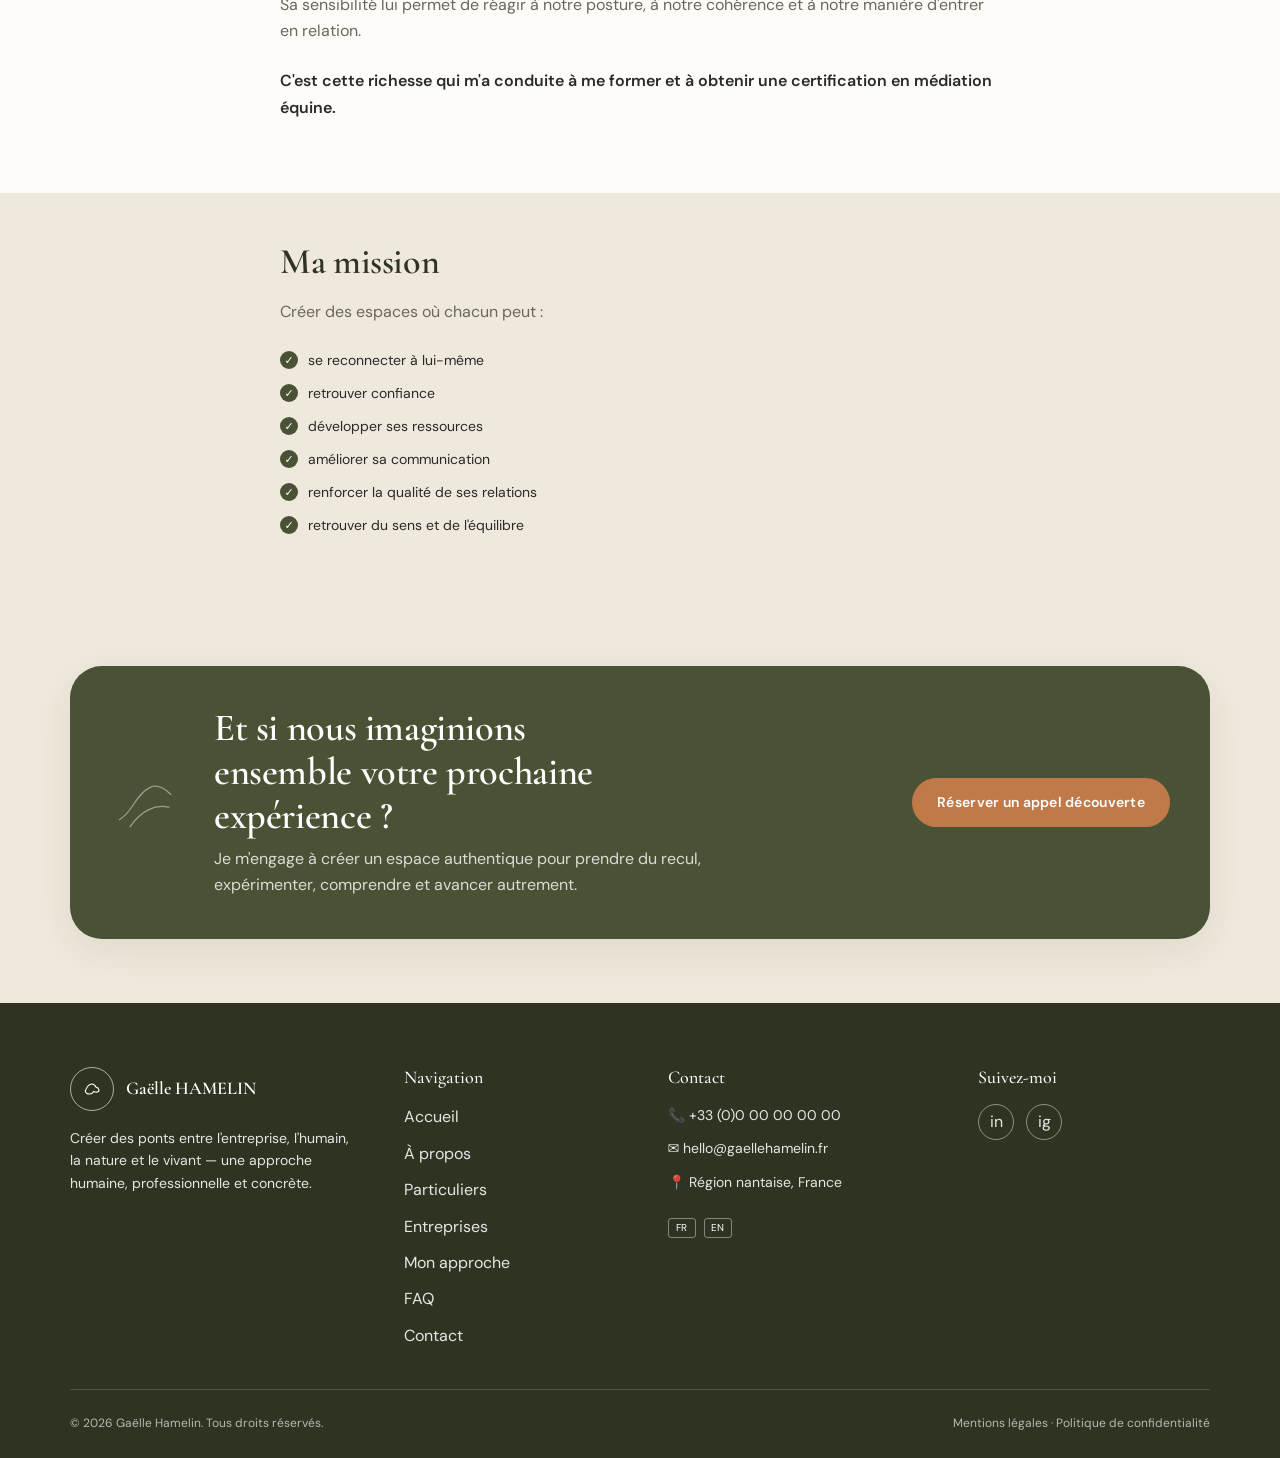
==== commit b2291244: "Updates: Non-index" ====
--- a/apropos.html
+++ b/apropos.html
@@ -48,7 +48,6 @@
             <li><a class="is-active" href="apropos.html" aria-current="page">À propos</a></li>
             <li><a class="has-caret" href="particuliers.html">Particuliers</a></li>
             <li><a class="has-caret" href="entreprises.html">Entreprises</a></li>
-            <li><a href="index.html#approche">Mon approche</a></li>
           </ul>
         </nav>
 
--- a/css/styles.css
+++ b/css/styles.css
@@ -587,18 +587,8 @@
   aspect-ratio: 1;
   margin-left: auto;
   overflow: hidden;
-  /* Full frame in view — ornate left/top/right/bottom edges must fit inside the box */
-  -webkit-mask-image: url("../assets/philosophy-frame-mask.svg");
-  mask-image: url("../assets/philosophy-frame-mask.svg");
-  -webkit-mask-size: 100% 100%;
-  mask-size: 100% 100%;
-  -webkit-mask-repeat: no-repeat;
-  mask-repeat: no-repeat;
-  -webkit-mask-position: center;
-  mask-position: center;
-  -webkit-mask-mode: luminance;
-  mask-mode: luminance;
-  filter: drop-shadow(0 18px 40px rgba(40, 36, 28, 0.22));
+  border-radius: 28px 88px 28px 48px;
+  box-shadow: var(--shadow-soft);
 }
 
 .philosophy-photo {
